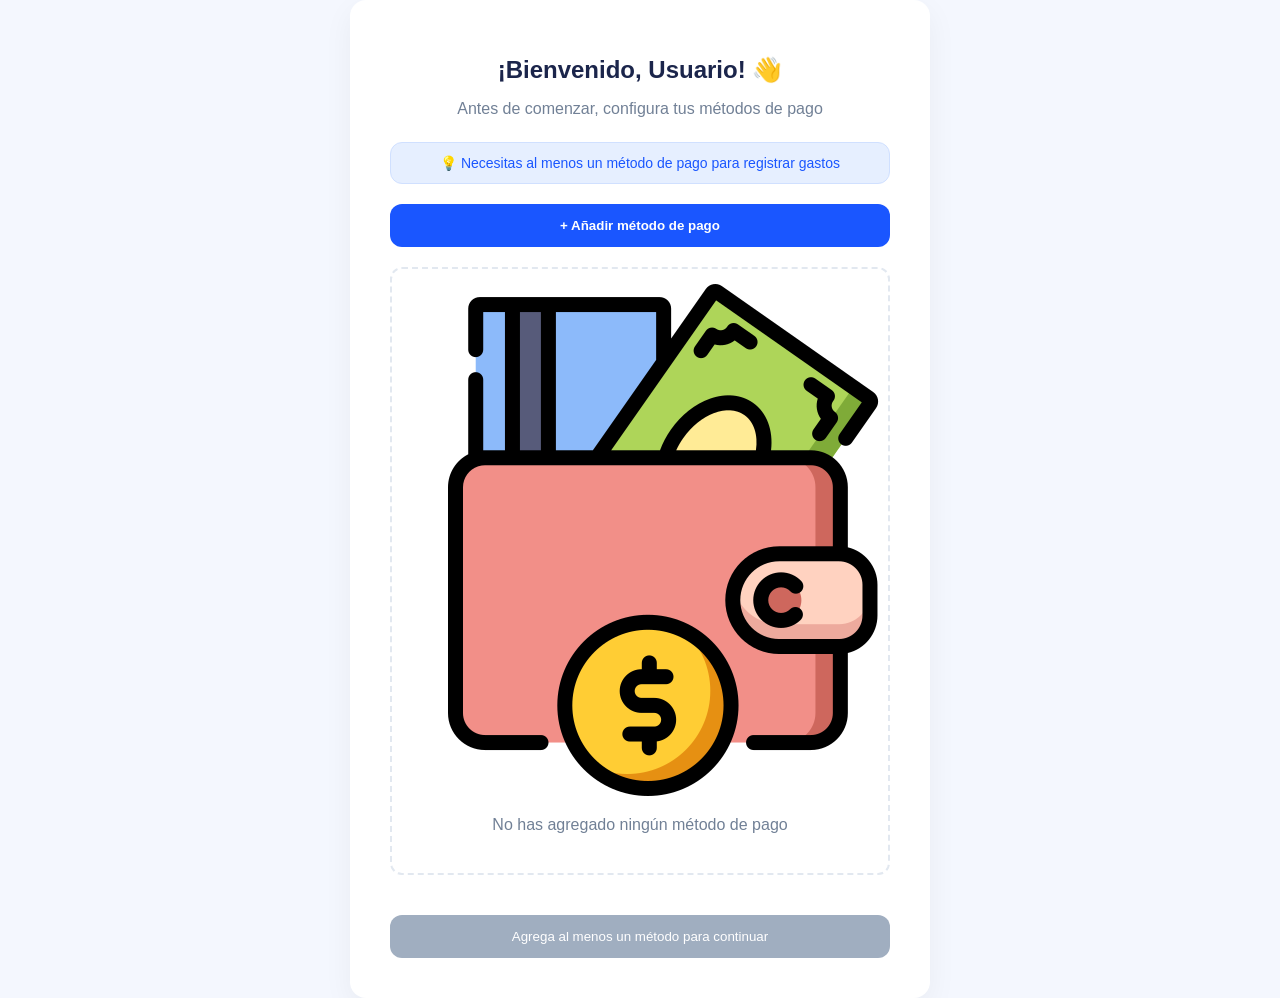
==== bienvenida.html @ 29aa40d8 "feat: implementar lógica de configuración inicial de saldos y vista de bienvenida closes #1" ====
<!DOCTYPE html>
<html lang="es">
<head>
    <meta charset="UTF-8">
    <meta name="viewport" content="width=device-width, initial-scale=1.0">
    <title>Bienvenido a EstuFin</title>
    <link rel="stylesheet" href="css/style.css"> 
    <link rel="stylesheet" href="css/bienvenida.css">
</head>
<body>

    <main class="welcome-container">
        <h1>¡Bienvenido, <span id="user-name">Usuario</span>! 👋</h1>
        <p>Antes de comenzar, configura tus métodos de pago</p>

        <div class="info-box">
            💡 Necesitas al menos un método de pago para registrar gastos
        </div>

        <button id="btn-add-method" class="btn-primary">+ Añadir método de pago</button>

        <div id="methods-list" class="methods-container">
            <div class="empty-state">
                <img src="assets/wallet-icon.png" alt="Wallet" class="welcome-icon">
                <p>No has agregado ningún método de pago</p>
            </div>
        </div>

        <button id="btn-continue" class="btn-secondary" disabled>Agrega al menos un método para continuar</button>
    </main>

    <div id="modal-method" class="modal hidden">
        <div class="modal-content">
            <span class="close-btn" id="close-modal">&times;</span>
            <h2>Nuevo método de pago</h2>
            
            <form id="form-method">
                <label>Tipo de método</label>
                <select id="method-type" required>
                    <option value="efectivo">Efectivo</option>
                    <option value="bancario">Cuenta Bancaria</option>
                    <option value="tarjeta">Tarjeta de Crédito</option>
                </select>

                <label>Nombre del método</label>
                <input type="text" id="method-name" placeholder="Ej: Efectivo, Bancolombia, Visa Oro" required>

                <label>Saldo inicial</label>
                <input type="number" id="method-balance" value="0" step="0.01" required>

                <div class="modal-actions">
                    <button type="button" id="btn-cancel" class="btn-cancel">Cancelar</button>
                    <button type="submit" id="btn-save" class="btn-save">Guardar</button>
                </div>
            </form>
        </div>
    </div>

    <script src="js/setup-saldos.js"></script>
</body>
</html>
---- css/bienvenida.css ----
/* --- Variables de Marca --- */
:root {
    --primary-blue: #1A56FF;
    --bg-light: #F4F7FE;
    --text-dark: #1B254B;
    --text-gray: #718096;
    --white: #FFFFFF;
    --border-radius: 16px;
    --shadow: 0px 10px 30px rgba(0, 0, 0, 0.05);
}

/* --- Base --- */
body {
    font-family: 'Segoe UI', Roboto, Helvetica, Arial, sans-serif;
    background-color: var(--bg-light);
    color: var(--text-dark);
    margin: 0;
    display: flex;
    justify-content: center;
    align-items: center;
    min-height: 100vh;
}

.welcome-container {
    background: var(--white);
    padding: 40px;
    border-radius: var(--border-radius);
    box-shadow: var(--shadow);
    text-align: center;
    max-width: 500px;
    width: 90%;
}

h1 { font-size: 24px; margin-bottom: 8px; }
p { color: var(--text-gray); margin-bottom: 24px; }

/* --- Caja de Info (Azul clarito) --- */
.info-box {
    background-color: #E6EFFF;
    color: #1A56FF;
    padding: 12px;
    border-radius: 12px;
    font-size: 14px;
    margin-bottom: 20px;
    border: 1px solid #D0E0FF;
}

/* --- Botones --- */
.btn-primary {
    background-color: var(--primary-blue);
    color: white;
    border: none;
    padding: 14px 24px;
    border-radius: 12px;
    font-weight: bold;
    cursor: pointer;
    width: 100%;
    transition: transform 0.2s, background 0.3s;
}

.btn-primary:hover { background-color: #003ECC; }

.btn-secondary {
    background-color: #A0AEC0; /* Gris por defecto (deshabilitado) */
    color: white;
    border: none;
    padding: 14px 24px;
    border-radius: 12px;
    width: 100%;
    margin-top: 20px;
    cursor: not-allowed;
}

.btn-secondary.active {
    background-color: #4A5568;
    cursor: pointer;
}

/* --- Lista de Métodos --- */
.methods-container {
    margin: 20px 0;
    min-height: 100px;
    border: 2px dashed #E2E8F0;
    border-radius: 12px;
    display: flex;
    flex-direction: column;
    justify-content: center;
    gap: 10px;
    padding: 15px;
}

.method-card {
    display: flex;
    justify-content: space-between;
    padding: 12px;
    background: #F8FAFC;
    border-radius: 8px;
    border-left: 4px solid var(--primary-blue);
}

/* --- Modal (El corazón de la interacción) --- */
.modal {
    position: fixed;
    top: 0; left: 0;
    width: 100%; height: 100%;
    background: rgba(0, 0, 0, 0.4); /* Fondo oscuro translúcido */
    display: flex;
    justify-content: center;
    align-items: center;
    z-index: 1000;
    backdrop-filter: blur(4px);
}

.modal.hidden { display: none; }

.modal-content {
    background: white;
    padding: 30px;
    border-radius: 20px;
    width: 400px;
    position: relative;
    box-shadow: 0 20px 40px rgba(0,0,0,0.2);
}

.close-btn {
    position: absolute;
    right: 20px; top: 15px;
    font-size: 24px;
    cursor: pointer;
    color: var(--text-gray);
}

/* --- Formularios del Modal --- */
form label {
    display: block;
    margin: 15px 0 5px;
    font-size: 14px;
    font-weight: 600;
}

form input, form select {
    width: 100%;
    padding: 12px;
    border: 1px solid #E2E8F0;
    border-radius: 10px;
    box-sizing: border-box; /* Evita que el input se salga del modal */
}

.modal-actions {
    display: flex;
    gap: 10px;
    margin-top: 25px;
}

.btn-save {
    background: #94A3B8; /* Color inicial según tu Figma */
    color: white; border: none;
    flex: 1; padding: 12px; border-radius: 10px; cursor: pointer;
}

.btn-cancel {
    background: #EDF2F7;
    color: #4A5568; border: none;
    flex: 1; padding: 12px; border-radius: 10px; cursor: pointer;
}
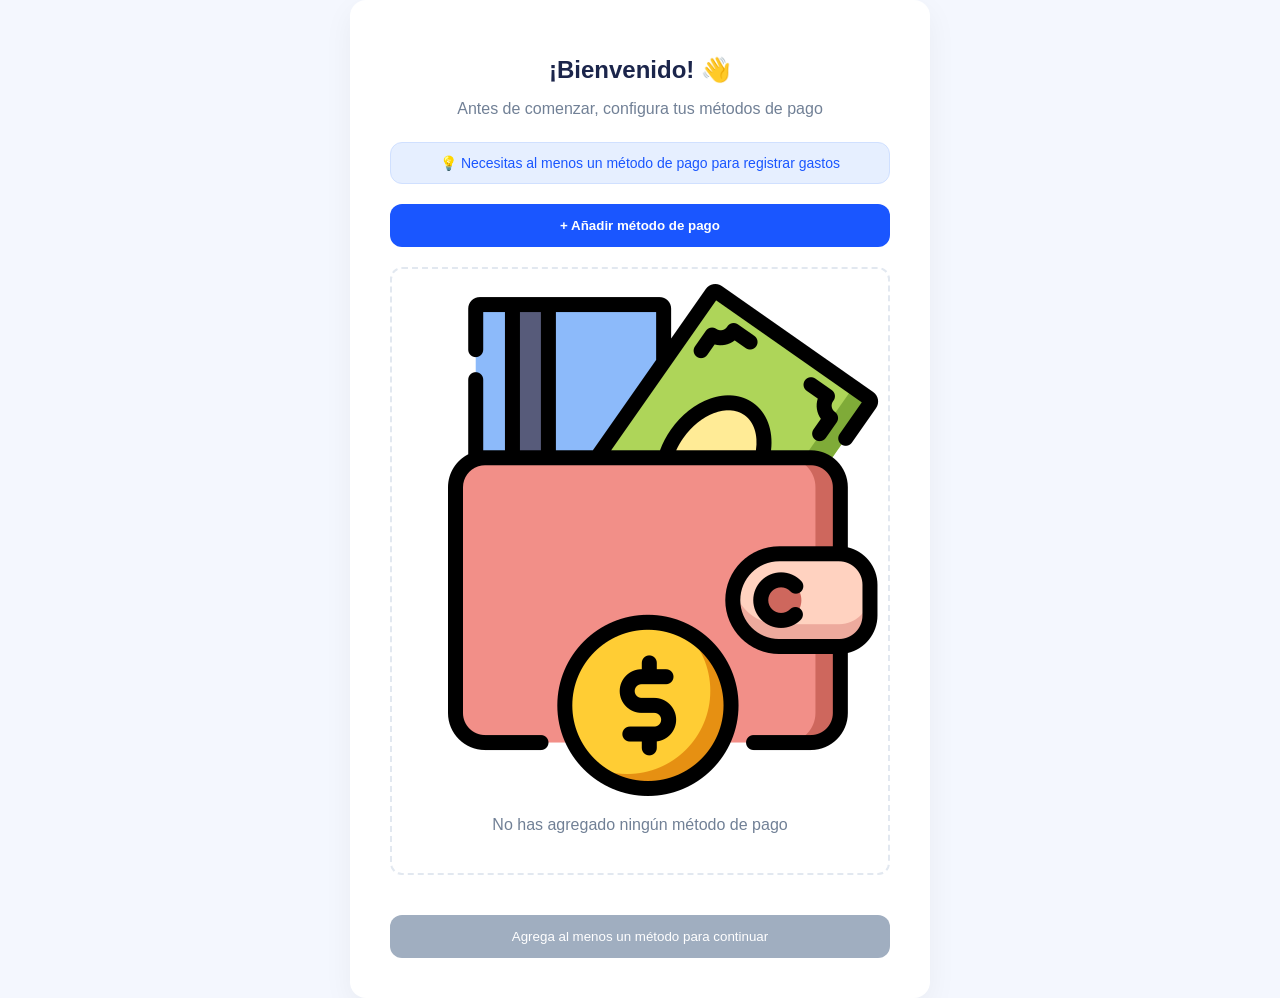
==== commit 6304f341: "feat: correciones de botones 2" ====
--- a/bienvenida.html
+++ b/bienvenida.html
@@ -8,9 +8,8 @@
     <link rel="stylesheet" href="css/bienvenida.css">
 </head>
 <body>
-
     <main class="welcome-container">
-        <h1>¡Bienvenido, <span id="user-name">Usuario</span>! 👋</h1>
+        <h1>¡Bienvenido! 👋</h1>
         <p>Antes de comenzar, configura tus métodos de pago</p>
 
         <div class="info-box">
@@ -26,14 +25,15 @@
             </div>
         </div>
 
-        <button id="btn-continue" class="btn-secondary" disabled>Agrega al menos un método para continuar</button>
+        <button id="btn-continue" class="btn-secondary" disabled onclick="window.location.href='dashboard.html'">
+            Agrega al menos un método para continuar
+        </button>
     </main>
 
     <div id="modal-method" class="modal hidden">
         <div class="modal-content">
             <span class="close-btn" id="close-modal">&times;</span>
             <h2>Nuevo método de pago</h2>
-            
             <form id="form-method">
                 <label>Tipo de método</label>
                 <select id="method-type" required>
@@ -41,13 +41,10 @@
                     <option value="bancario">Cuenta Bancaria</option>
                     <option value="tarjeta">Tarjeta de Crédito</option>
                 </select>
-
                 <label>Nombre del método</label>
-                <input type="text" id="method-name" placeholder="Ej: Efectivo, Bancolombia, Visa Oro" required>
-
+                <input type="text" id="method-name" placeholder="Ej: Efectivo, Bancolombia" required>
                 <label>Saldo inicial</label>
                 <input type="number" id="method-balance" value="0" step="0.01" required>
-
                 <div class="modal-actions">
                     <button type="button" id="btn-cancel" class="btn-cancel">Cancelar</button>
                     <button type="submit" id="btn-save" class="btn-save">Guardar</button>
@@ -55,7 +52,6 @@
             </form>
         </div>
     </div>
-
     <script src="js/setup-saldos.js"></script>
 </body>
 </html>
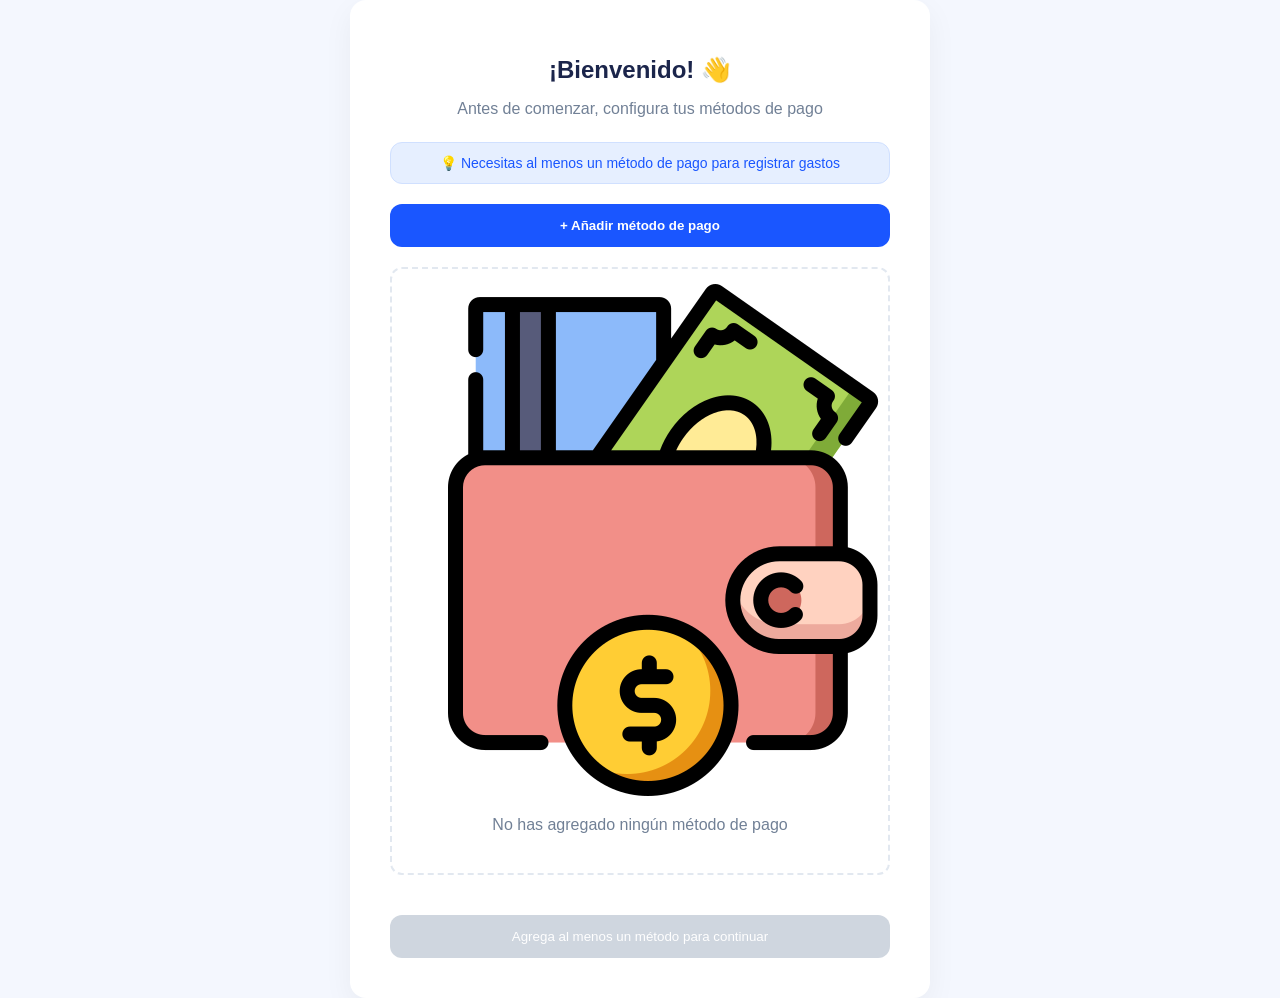
==== commit 16606a7f: "Sincronizando cambios de la rama remota" ====
--- a/css/bienvenida.css
+++ b/css/bienvenida.css
@@ -113,6 +113,25 @@
 
 .modal.hidden { display: none; }
 
+/* Asegura que el modal se oculte de verdad */
+.hidden {
+    display: none !important;
+}
+
+/* El modal debe estar por encima de todo */
+.modal {
+    position: fixed;
+    top: 0;
+    left: 0;
+    width: 100%;
+    height: 100%;
+    background: rgba(0, 0, 0, 0.6); /* Fondo oscuro */
+    display: flex;
+    justify-content: center;
+    align-items: center;
+    z-index: 999;
+}
+
 .modal-content {
     background: white;
     padding: 30px;
@@ -162,4 +181,29 @@
     background: #EDF2F7;
     color: #4A5568; border: none;
     flex: 1; padding: 12px; border-radius: 10px; cursor: pointer;
+}
+
+.method-card-item {
+    display: flex;
+    justify-content: space-between;
+    align-items: center;
+    background: #f8faff;
+    padding: 12px 18px;
+    border-radius: 12px;
+    margin-bottom: 10px;
+    border: 1px solid #e0e7ff;
+}
+
+.method-type-tag {
+    font-size: 10px;
+    background: #1a56ff;
+    color: white;
+    padding: 2px 6px;
+    border-radius: 4px;
+    margin-right: 8px;
+}
+
+.method-amount {
+    font-weight: bold;
+    color: #2d3748;
 }
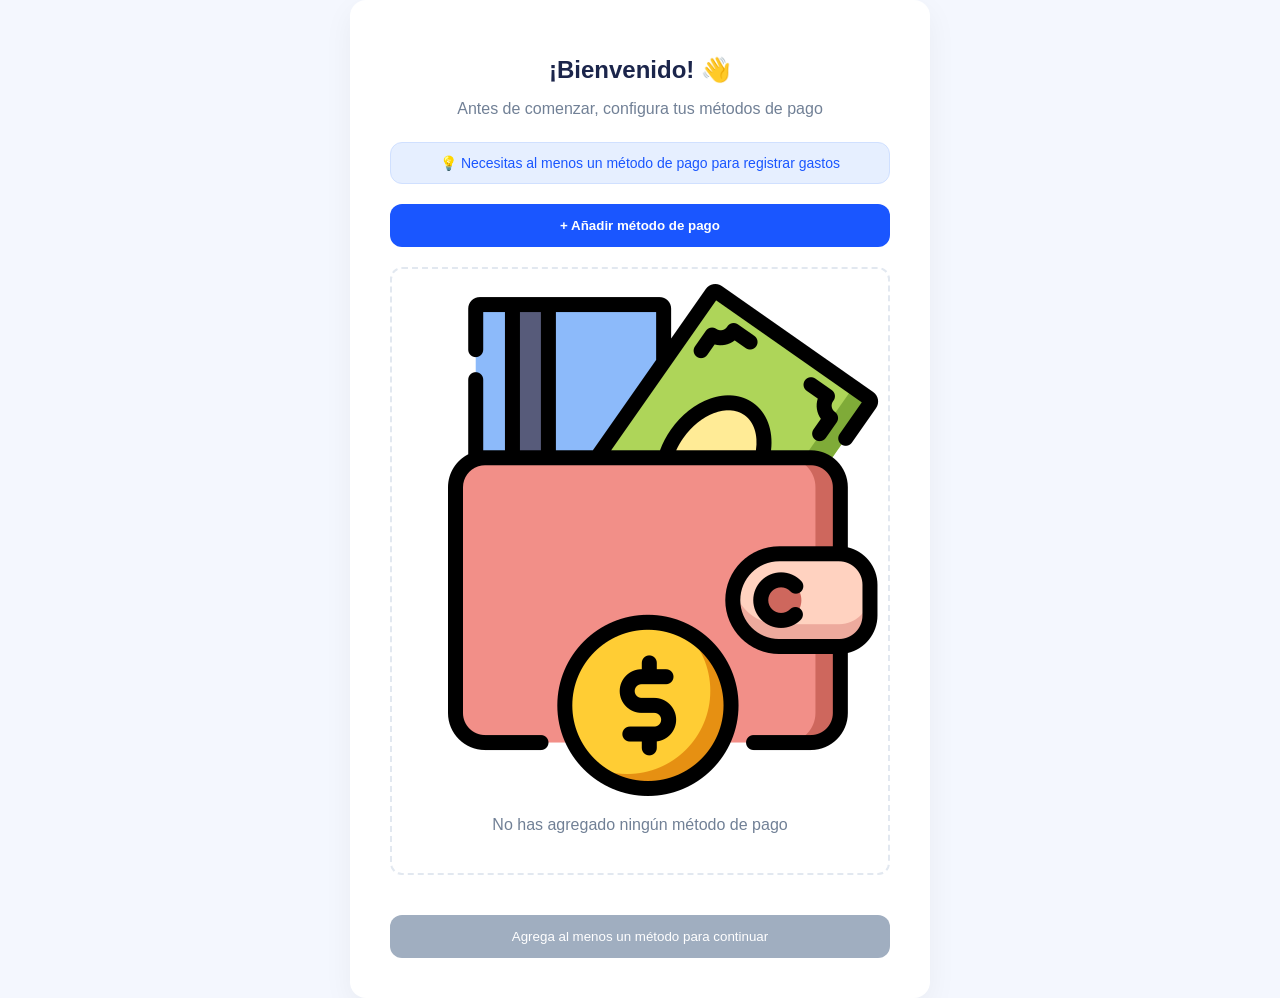
==== commit aeda3094: "Merge branch 'main' into feature/issue-1-logica-saldos" ====
--- a/bienvenida.html
+++ b/bienvenida.html
@@ -37,12 +37,18 @@
             <form id="form-method">
                 <label>Tipo de método</label>
                 <select id="method-type" required>
+                    <option value="choose">Elige una Opción</option>
                     <option value="efectivo">Efectivo</option>
+                    <option value="tarjeta_deb">Tarjeta Débito</option>
+                    <option value="tarjeta_cre">Tarjeta Crédito</option>
                     <option value="bancario">Cuenta Bancaria</option>
-                    <option value="tarjeta">Tarjeta de Crédito</option>
                 </select>
                 <label>Nombre del método</label>
                 <input type="text" id="method-name" placeholder="Ej: Efectivo, Bancolombia" required>
+                <div id="bank-name-group" class="hidden">
+                    <label>Nombre del banco</label>
+                    <input type="text" id="method-bank" placeholder="Ej: Bancolombia, Davivienda">
+                </div>
                 <label>Saldo inicial</label>
                 <input type="number" id="method-balance" value="0" step="0.01" required>
                 <div class="modal-actions">
--- a/css/bienvenida.css
+++ b/css/bienvenida.css
@@ -111,6 +111,8 @@
     backdrop-filter: blur(4px);
 }
 
+.hidden { display: none !important; }
+
 .modal.hidden { display: none; }
 
 /* Asegura que el modal se oculte de verdad */
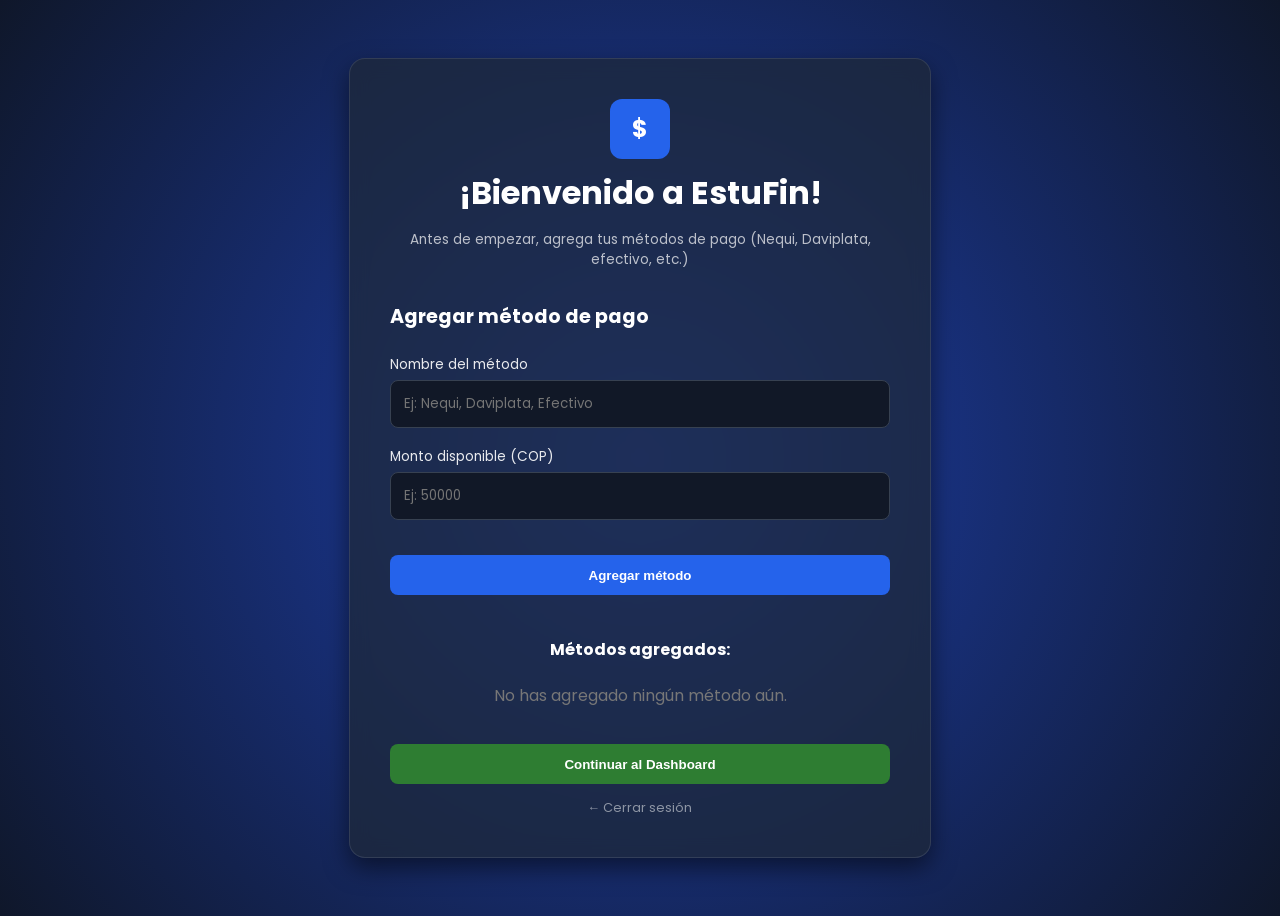
==== commit 6d1b76e5: "Cambios dashboard" ====
--- a/bienvenida.html
+++ b/bienvenida.html
@@ -3,61 +3,87 @@
 <head>
     <meta charset="UTF-8">
     <meta name="viewport" content="width=device-width, initial-scale=1.0">
-    <title>Bienvenido a EstuFin</title>
-    <link rel="stylesheet" href="css/style.css"> 
-    <link rel="stylesheet" href="css/bienvenida.css">
+    <title>EstuFin - Bienvenida</title>
+    <link rel="stylesheet" href="css/landing.css">
+    <link rel="stylesheet" href="css/auth.css">
+    <link href="https://fonts.googleapis.com/css2?family=Poppins:wght@400;500;600;700&display=swap" rel="stylesheet">
+    <style>
+        .payment-methods-list {
+            margin-top: 20px;
+            max-height: 300px;
+            overflow-y: auto;
+        }
+        .payment-item {
+            display: flex;
+            justify-content: space-between;
+            align-items: center;
+            background: #f8f9fa;
+            padding: 10px 15px;
+            border-radius: 8px;
+            margin-bottom: 10px;
+        }
+        .payment-info {
+            display: flex;
+            gap: 15px;
+            align-items: baseline;
+        }
+        .payment-name {
+            font-weight: 600;
+        }
+        .payment-amount {
+            color: #2e7d32;
+        }
+        .delete-payment {
+            background: none;
+            border: none;
+            cursor: pointer;
+            font-size: 1.2rem;
+            color: #d32f2f;
+        }
+        .btn-secondary {
+            background: #6c757d;
+            margin-top: 15px;
+        }
+        .error-message {
+            color: red;
+            font-size: 0.85rem;
+            margin-top: 10px;
+            text-align: center;
+        }
+    </style>
 </head>
-<body>
-    <main class="welcome-container">
-        <h1>¡Bienvenido! 👋</h1>
-        <p>Antes de comenzar, configura tus métodos de pago</p>
-
-        <div class="info-box">
-            💡 Necesitas al menos un método de pago para registrar gastos
+<body class="landing-container">
+    <div class="auth-card" style="max-width: 500px;">
+        <div class="logo-area-small">
+            <div class="logo-icon-placeholder-small"><span>$</span></div>
+            <h2>¡Bienvenido a EstuFin!</h2>
+            <p>Antes de empezar, agrega tus métodos de pago (Nequi, Daviplata, efectivo, etc.)</p>
         </div>
 
-        <button id="btn-add-method" class="btn-primary">+ Añadir método de pago</button>
+        <form id="paymentForm" class="auth-form">
+            <h3>Agregar método de pago</h3>
+            <div class="input-group">
+                <label for="paymentName">Nombre del método</label>
+                <input type="text" id="paymentName" placeholder="Ej: Nequi, Daviplata, Efectivo" required>
+            </div>
+            <div class="input-group">
+                <label for="paymentAmount">Monto disponible (COP)</label>
+                <input type="number" id="paymentAmount" placeholder="Ej: 50000" required>
+            </div>
+            <button type="submit" class="btn btn-primary btn-full">Agregar método</button>
+        </form>
 
-        <div id="methods-list" class="methods-container">
-            <div class="empty-state">
-                <img src="assets/wallet-icon.png" alt="Wallet" class="welcome-icon">
-                <p>No has agregado ningún método de pago</p>
+        <div class="payment-methods-list" id="paymentMethodsList">
+            <h4>Métodos agregados:</h4>
+            <div id="methodsContainer">
+                <!-- Aquí se listarán dinámicamente -->
             </div>
         </div>
 
-        <button id="btn-continue" class="btn-secondary" disabled onclick="window.location.href='dashboard.html'">
-            Agrega al menos un método para continuar
-        </button>
-    </main>
+        <button id="goToDashboardBtn" class="btn btn-primary btn-full" style="background-color: #2e7d32; margin-top: 20px;">Continuar al Dashboard</button>
+        <a href="login.html" class="btn-back" style="display: block; text-align: center; margin-top: 15px;">← Cerrar sesión</a>
+    </div>
 
-    <div id="modal-method" class="modal hidden">
-        <div class="modal-content">
-            <span class="close-btn" id="close-modal">&times;</span>
-            <h2>Nuevo método de pago</h2>
-            <form id="form-method">
-                <label>Tipo de método</label>
-                <select id="method-type" required>
-                    <option value="choose">Elige una Opción</option>
-                    <option value="efectivo">Efectivo</option>
-                    <option value="tarjeta_deb">Tarjeta Débito</option>
-                    <option value="tarjeta_cre">Tarjeta Crédito</option>
-                    <option value="bancario">Cuenta Bancaria</option>
-                </select>
-                <label>Nombre del método</label>
-                <input type="text" id="method-name" placeholder="Ej: Efectivo, Bancolombia" required>
-                <div id="bank-name-group" class="hidden">
-                    <label>Nombre del banco</label>
-                    <input type="text" id="method-bank" placeholder="Ej: Bancolombia, Davivienda">
-                </div>
-                <label>Saldo inicial</label>
-                <input type="number" id="method-balance" value="0" step="0.01" required>
-                <div class="modal-actions">
-                    <button type="button" id="btn-cancel" class="btn-cancel">Cancelar</button>
-                    <button type="submit" id="btn-save" class="btn-save">Guardar</button>
-                </div>
-            </form>
-        </div>
-    </div>
-    <script src="js/setup-saldos.js"></script>
+    <script src="js/bienvenida.js"></script>
 </body>
 </html>
--- a/css/landing.css
+++ b/css/landing.css
@@ -0,0 +1,154 @@
+/* css/landing.css */
+
+/* --- Estilos del Contenedor Principal con Gradiente --- */
+.landing-container {
+    min-height: 100vh;
+    display: flex;
+    flex-direction: column;
+    align-items: center;
+    justify-content: center;
+    
+    /* Gradiente basado en tu captura de Figma (azul muy oscuro a azul medio) */
+    background: radial-gradient(circle at center, #1E40AF 0%, #0F172A 100%);
+    
+    color: #FFFFFF;
+    font-family: 'Poppins', sans-serif;
+    padding: 2rem;
+    box-sizing: border-box;
+}
+
+/* --- Sección Hero (Central) --- */
+.hero-section {
+    text-align: center;
+    margin-bottom: 5rem; /* Espacio antes de las tarjetas */
+    max-width: 600px;
+}
+
+/* Placeholder del Logo (Redondo azul con $) */
+.logo-icon-placeholder {
+    width: 96px;
+    height: 96px;
+    background-color: #2563EB; /* Azul primario */
+    border-radius: 50%;
+    display: flex;
+    align-items: center;
+    justify-content: center;
+    font-size: 2.5rem;
+    font-weight: 700;
+    margin: 0 auto 1rem auto;
+    box-shadow: 0 4px 14px rgba(0,0,0,0.3);
+}
+
+.brand-name {
+    font-size: 3.5rem;
+    font-weight: 700;
+    margin: 0 0 0.5rem 0;
+}
+
+.brand-tagline {
+    font-size: 1.1rem;
+    font-weight: 400;
+    opacity: 0.8;
+    margin-bottom: 2.5rem;
+}
+
+/* Botones */
+.action-buttons {
+    display: flex;
+    gap: 1.5rem;
+    justify-content: center;
+}
+
+.btn {
+    padding: 0.8rem 2.5rem;
+    border-radius: 8px; /* Bordes redondeados de Figma */
+    font-weight: 600;
+    text-decoration: none;
+    transition: all 0.3s ease;
+    cursor: pointer;
+}
+
+/* Botón 'Crear cuenta' (Sólido azul) */
+.btn-primary {
+    background-color: #2563EB;
+    color: white;
+    border: none;
+}
+
+.btn-primary:hover {
+    background-color: #1D4ED8;
+}
+
+/* Botón 'Iniciar sesión' (Delineado azul claro) */
+.btn-secondary {
+    background-color: transparent;
+    border: 2px solid #60A5FA;
+    color: #60A5FA;
+}
+
+.btn-secondary:hover {
+    background-color: rgba(96, 165, 250, 0.1);
+}
+
+/* --- Sección de Características (Tarjetas) --- */
+.features-section {
+    display: grid;
+    grid-template-columns: repeat(3, 1fr); /* 3 columnas */
+    gap: 2rem;
+    max-width: 1200px;
+    width: 100%;
+}
+
+/* Estilos de la Tarjeta Individual */
+.feature-card {
+    background-color: #1F2937; /* Fondo oscuro de la tarjeta */
+    padding: 2rem;
+    border-radius: 12px;
+    box-shadow: 0 4px 10px rgba(0,0,0,0.2);
+    border: 1px solid transparent;
+    transition: transform 0.3s ease, border-color 0.3s ease;
+}
+
+.feature-card:hover {
+    transform: translateY(-5px);
+    border-color: rgba(96, 165, 250, 0.3);
+}
+
+/* Iconos de las tarjetas */
+.card-icon {
+    width: 60px;
+    height: 60px;
+    border-radius: 12px;
+    display: flex;
+    align-items: center;
+    justify-content: center;
+    font-size: 1.8rem;
+    margin-bottom: 1.5rem;
+}
+
+/* Colores de fondo de los iconos de Figma */
+.blue-icon { background-color: rgba(37, 99, 235, 0.15); color: #60A5FA; }
+.yellow-icon { background-color: rgba(234, 179, 8, 0.15); color: #FACC15; }
+.green-icon { background-color: rgba(34, 197, 94, 0.15); color: #4ADE80; }
+
+.feature-card h3 {
+    font-size: 1.4rem;
+    font-weight: 600;
+    margin: 0 0 1rem 0;
+}
+
+.feature-card p {
+    font-size: 0.95rem;
+    line-height: 1.6;
+    opacity: 0.8;
+    margin: 0;
+}
+
+/* --- Responsividad Básica para pantallas pequeñas --- */
+@media (max-width: 768px) {
+    .brand-name { font-size: 2.5rem; }
+    .features-section {
+        grid-template-columns: 1fr; /* Una columna en móvil */
+        gap: 1.5rem;
+    }
+}
--- a/css/auth.css
+++ b/css/auth.css
@@ -0,0 +1,107 @@
+/* Estilos para las tarjetas de Login y Registro */
+
+.auth-card {
+    background: rgba(31, 41, 55, 0.7); /* Fondo oscuro con transparencia */
+    backdrop-filter: blur(10px); /* Efecto de desenfoque */
+    padding: 2.5rem;
+    border-radius: 16px;
+    width: 100%;
+    max-width: 400px;
+    box-shadow: 0 10px 25px rgba(0,0,0,0.5);
+    border: 1px solid rgba(255,255,255,0.1);
+    text-align: center;
+}
+
+.logo-area-small h2 {
+    font-size: 2rem;
+    margin: 10px 0 5px 0;
+}
+
+.logo-area-small p {
+    font-size: 0.85rem;
+    opacity: 0.7;
+    margin-bottom: 2rem;
+}
+
+.logo-icon-placeholder-small {
+    width: 60px;
+    height: 60px;
+    background-color: #2563EB;
+    border-radius: 12px;
+    display: flex;
+    align-items: center;
+    justify-content: center;
+    font-size: 1.5rem;
+    font-weight: bold;
+    margin: 0 auto;
+}
+
+/* Estilos del Formulario */
+.auth-form h3 {
+    text-align: left;
+    margin-bottom: 1.5rem;
+    font-size: 1.2rem;
+}
+
+.input-group {
+    text-align: left;
+    margin-bottom: 1.2rem;
+}
+
+.input-group label {
+    display: block;
+    font-size: 0.85rem;
+    margin-bottom: 5px;
+    opacity: 0.9;
+}
+
+.input-group input {
+    width: 100%;
+    padding: 0.8rem;
+    background: #111827;
+    border: 1px solid #374151;
+    border-radius: 8px;
+    color: white;
+    font-family: inherit;
+    box-sizing: border-box;
+}
+
+.password-wrapper {
+    position: relative;
+}
+
+.toggle-password {
+    position: absolute;
+    right: 10px;
+    top: 50%;
+    transform: translateY(-50%);
+    cursor: pointer;
+    font-size: 0.9rem;
+    opacity: 0.6;
+}
+
+.btn-full {
+    width: 100%;
+    margin-top: 1rem;
+}
+
+.auth-footer {
+    margin-top: 1.5rem;
+    font-size: 0.85rem;
+}
+
+.auth-footer a {
+    color: #60A5FA;
+    text-decoration: none;
+}
+
+.btn-back {
+    display: block;
+    margin-top: 1.5rem;
+    font-size: 0.8rem;
+    color: white;
+    opacity: 0.5;
+    text-decoration: none;
+}
+
+.btn-back:hover { opacity: 1; }
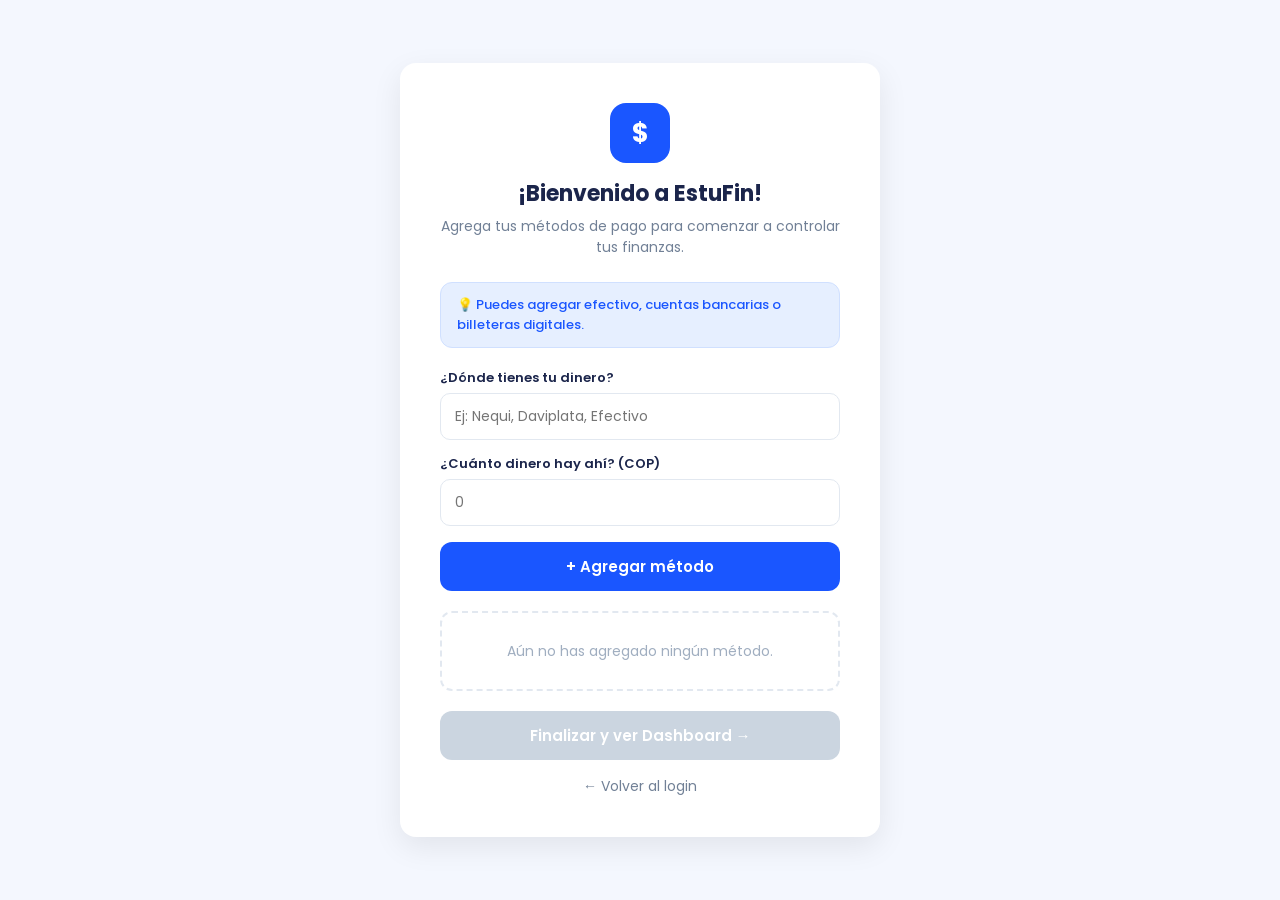
==== commit 5941e6da: "fix: sincronización de métodos de pago botones entre bienvenida y dashboard" ====
--- a/bienvenida.html
+++ b/bienvenida.html
@@ -4,84 +4,51 @@
     <meta charset="UTF-8">
     <meta name="viewport" content="width=device-width, initial-scale=1.0">
     <title>EstuFin - Bienvenida</title>
-    <link rel="stylesheet" href="css/landing.css">
-    <link rel="stylesheet" href="css/auth.css">
+    <link rel="stylesheet" href="css/bienvenida.css">
     <link href="https://fonts.googleapis.com/css2?family=Poppins:wght@400;500;600;700&display=swap" rel="stylesheet">
-    <style>
-        .payment-methods-list {
-            margin-top: 20px;
-            max-height: 300px;
-            overflow-y: auto;
-        }
-        .payment-item {
-            display: flex;
-            justify-content: space-between;
-            align-items: center;
-            background: #f8f9fa;
-            padding: 10px 15px;
-            border-radius: 8px;
-            margin-bottom: 10px;
-        }
-        .payment-info {
-            display: flex;
-            gap: 15px;
-            align-items: baseline;
-        }
-        .payment-name {
-            font-weight: 600;
-        }
-        .payment-amount {
-            color: #2e7d32;
-        }
-        .delete-payment {
-            background: none;
-            border: none;
-            cursor: pointer;
-            font-size: 1.2rem;
-            color: #d32f2f;
-        }
-        .btn-secondary {
-            background: #6c757d;
-            margin-top: 15px;
-        }
-        .error-message {
-            color: red;
-            font-size: 0.85rem;
-            margin-top: 10px;
-            text-align: center;
-        }
-    </style>
 </head>
-<body class="landing-container">
-    <div class="auth-card" style="max-width: 500px;">
-        <div class="logo-area-small">
-            <div class="logo-icon-placeholder-small"><span>$</span></div>
-            <h2>¡Bienvenido a EstuFin!</h2>
-            <p>Antes de empezar, agrega tus métodos de pago (Nequi, Daviplata, efectivo, etc.)</p>
+<body>
+    <div class="welcome-container">
+
+        <div class="logo-area">
+            <div class="logo-icon">$</div>
+            <h1>¡Bienvenido a EstuFin!</h1>
+            <p>Agrega tus métodos de pago para comenzar a controlar tus finanzas.</p>
         </div>
 
-        <form id="paymentForm" class="auth-form">
-            <h3>Agregar método de pago</h3>
-            <div class="input-group">
-                <label for="paymentName">Nombre del método</label>
-                <input type="text" id="paymentName" placeholder="Ej: Nequi, Daviplata, Efectivo" required>
-            </div>
-            <div class="input-group">
-                <label for="paymentAmount">Monto disponible (COP)</label>
-                <input type="number" id="paymentAmount" placeholder="Ej: 50000" required>
-            </div>
-            <button type="submit" class="btn btn-primary btn-full">Agregar método</button>
+        <div class="info-box">
+            💡 Puedes agregar efectivo, cuentas bancarias o billeteras digitales.
+        </div>
+
+        <form id="paymentForm">
+            <label for="paymentName">¿Dónde tienes tu dinero?</label>
+            <input type="text" id="paymentName" placeholder="Ej: Nequi, Daviplata, Efectivo" required>
+
+            <label for="paymentAmount">¿Cuánto dinero hay ahí? (COP)</label>
+            <input type="number" id="paymentAmount" placeholder="0" min="0" required>
+
+            <button type="submit" class="btn-primary" style="margin-top: 16px;">
+                + Agregar método
+            </button>
         </form>
 
-        <div class="payment-methods-list" id="paymentMethodsList">
-            <h4>Métodos agregados:</h4>
-            <div id="methodsContainer">
-                <!-- Aquí se listarán dinámicamente -->
-            </div>
+        <div class="methods-container" id="methodsContainer">
+            <p style="text-align:center; color:#A0AEC0; margin: auto;">
+                Aún no has agregado ningún método.
+            </p>
         </div>
 
-        <button id="goToDashboardBtn" class="btn btn-primary btn-full" style="background-color: #2e7d32; margin-top: 20px;">Continuar al Dashboard</button>
-        <a href="login.html" class="btn-back" style="display: block; text-align: center; margin-top: 15px;">← Cerrar sesión</a>
+        <div id="totalDisplay" class="hidden" style="text-align:center; margin: 12px 0; font-weight:600; color: #1A56FF; font-size:15px;">
+            Total: $<span id="totalAmount">0</span> COP
+        </div>
+
+        <button id="goToDashboardBtn" class="btn-secondary" disabled>
+            Finalizar y ver Dashboard →
+        </button>
+
+        <a href="login.html" style="display:block; text-align:center; margin-top:16px; color:#718096; font-size:14px; text-decoration:none;">
+            ← Volver al login
+        </a>
     </div>
 
     <script src="js/bienvenida.js"></script>
--- a/css/bienvenida.css
+++ b/css/bienvenida.css
@@ -0,0 +1,214 @@
+:root {
+    --primary-blue: #1A56FF;
+    --bg-light: #F4F7FE;
+    --text-dark: #1B254B;
+    --text-gray: #718096;
+    --white: #FFFFFF;
+    --border-radius: 16px;
+    --shadow: 0px 10px 30px rgba(0, 0, 0, 0.08);
+    --light-blue-bg: #E6EFFF;
+}
+
+* { box-sizing: border-box; margin: 0; padding: 0; }
+
+body {
+    font-family: 'Poppins', sans-serif;
+    background-color: var(--bg-light);
+    color: var(--text-dark);
+    display: flex;
+    justify-content: center;
+    align-items: center;
+    min-height: 100vh;
+    padding: 20px;
+}
+
+.welcome-container {
+    background: var(--white);
+    padding: 40px;
+    border-radius: var(--border-radius);
+    box-shadow: var(--shadow);
+    width: 100%;
+    max-width: 480px;
+}
+
+/* Logo */
+.logo-area {
+    text-align: center;
+    margin-bottom: 24px;
+}
+
+.logo-icon {
+    width: 60px;
+    height: 60px;
+    background: var(--primary-blue);
+    color: white;
+    border-radius: 16px;
+    font-size: 26px;
+    font-weight: 700;
+    display: flex;
+    align-items: center;
+    justify-content: center;
+    margin: 0 auto 14px;
+}
+
+.logo-area h1 {
+    font-size: 22px;
+    color: var(--text-dark);
+    margin-bottom: 6px;
+}
+
+.logo-area p {
+    color: var(--text-gray);
+    font-size: 14px;
+    line-height: 1.5;
+}
+
+/* Info box */
+.info-box {
+    background: var(--light-blue-bg);
+    color: var(--primary-blue);
+    padding: 12px 16px;
+    border-radius: 12px;
+    font-size: 13px;
+    font-weight: 500;
+    border: 1px solid #D0E0FF;
+    margin-bottom: 20px;
+}
+
+/* Formulario */
+form label {
+    display: block;
+    font-size: 13px;
+    font-weight: 600;
+    color: var(--text-dark);
+    margin: 14px 0 5px;
+}
+
+form input {
+    width: 100%;
+    padding: 12px 14px;
+    border: 1.5px solid #E2E8F0;
+    border-radius: 10px;
+    font-size: 14px;
+    font-family: 'Poppins', sans-serif;
+    outline: none;
+    transition: border-color 0.2s;
+}
+
+form input:focus {
+    border-color: var(--primary-blue);
+}
+
+/* Botones */
+.btn-primary {
+    background-color: var(--primary-blue);
+    color: white;
+    border: none;
+    padding: 13px 20px;
+    border-radius: 12px;
+    font-weight: 600;
+    font-size: 15px;
+    cursor: pointer;
+    width: 100%;
+    font-family: 'Poppins', sans-serif;
+    transition: background 0.2s, transform 0.2s;
+}
+
+.btn-primary:hover {
+    background-color: #003ECC;
+    transform: translateY(-1px);
+}
+
+.btn-secondary {
+    background-color: #CBD5E0;
+    color: white;
+    border: none;
+    padding: 13px 20px;
+    border-radius: 12px;
+    font-weight: 600;
+    font-size: 15px;
+    width: 100%;
+    cursor: not-allowed;
+    font-family: 'Poppins', sans-serif;
+    transition: background 0.3s;
+    margin-top: 8px;
+}
+
+.btn-secondary:not([disabled]) {
+    background-color: #2D3748;
+    cursor: pointer;
+}
+
+.btn-secondary:not([disabled]):hover {
+    background-color: #1A202C;
+}
+
+/* Lista de métodos */
+.methods-container {
+    margin: 20px 0 12px;
+    min-height: 80px;
+    border: 2px dashed #E2E8F0;
+    border-radius: 12px;
+    display: flex;
+    flex-direction: column;
+    padding: 12px;
+    max-height: 220px;
+    overflow-y: auto;
+    gap: 8px;
+}
+
+.method-card-item {
+    display: flex;
+    justify-content: space-between;
+    align-items: center;
+    background: #F8FAFC;
+    padding: 10px 14px;
+    border-radius: 10px;
+    border: 1px solid #E2E8F0;
+    border-left: 5px solid var(--primary-blue);
+}
+
+.method-info-left {
+    display: flex;
+    flex-direction: column;
+    gap: 2px;
+}
+
+.method-name {
+    font-weight: 600;
+    font-size: 14px;
+    color: var(--text-dark);
+}
+
+.method-amount {
+    font-size: 13px;
+    color: var(--text-gray);
+}
+
+.delete-btn {
+    background: #FED7D7;
+    border: none;
+    border-radius: 8px;
+    padding: 6px 10px;
+    cursor: pointer;
+    font-size: 14px;
+    transition: background 0.2s;
+}
+
+.delete-btn:hover {
+    background: #FC8181;
+}
+
+/* Error */
+.error-message {
+    background: #FFF5F5;
+    color: #E53E3E;
+    border: 1px solid #FEB2B2;
+    border-radius: 8px;
+    padding: 10px 14px;
+    font-size: 13px;
+    margin-top: 10px;
+    text-align: center;
+}
+
+.hidden { display: none !important; }
